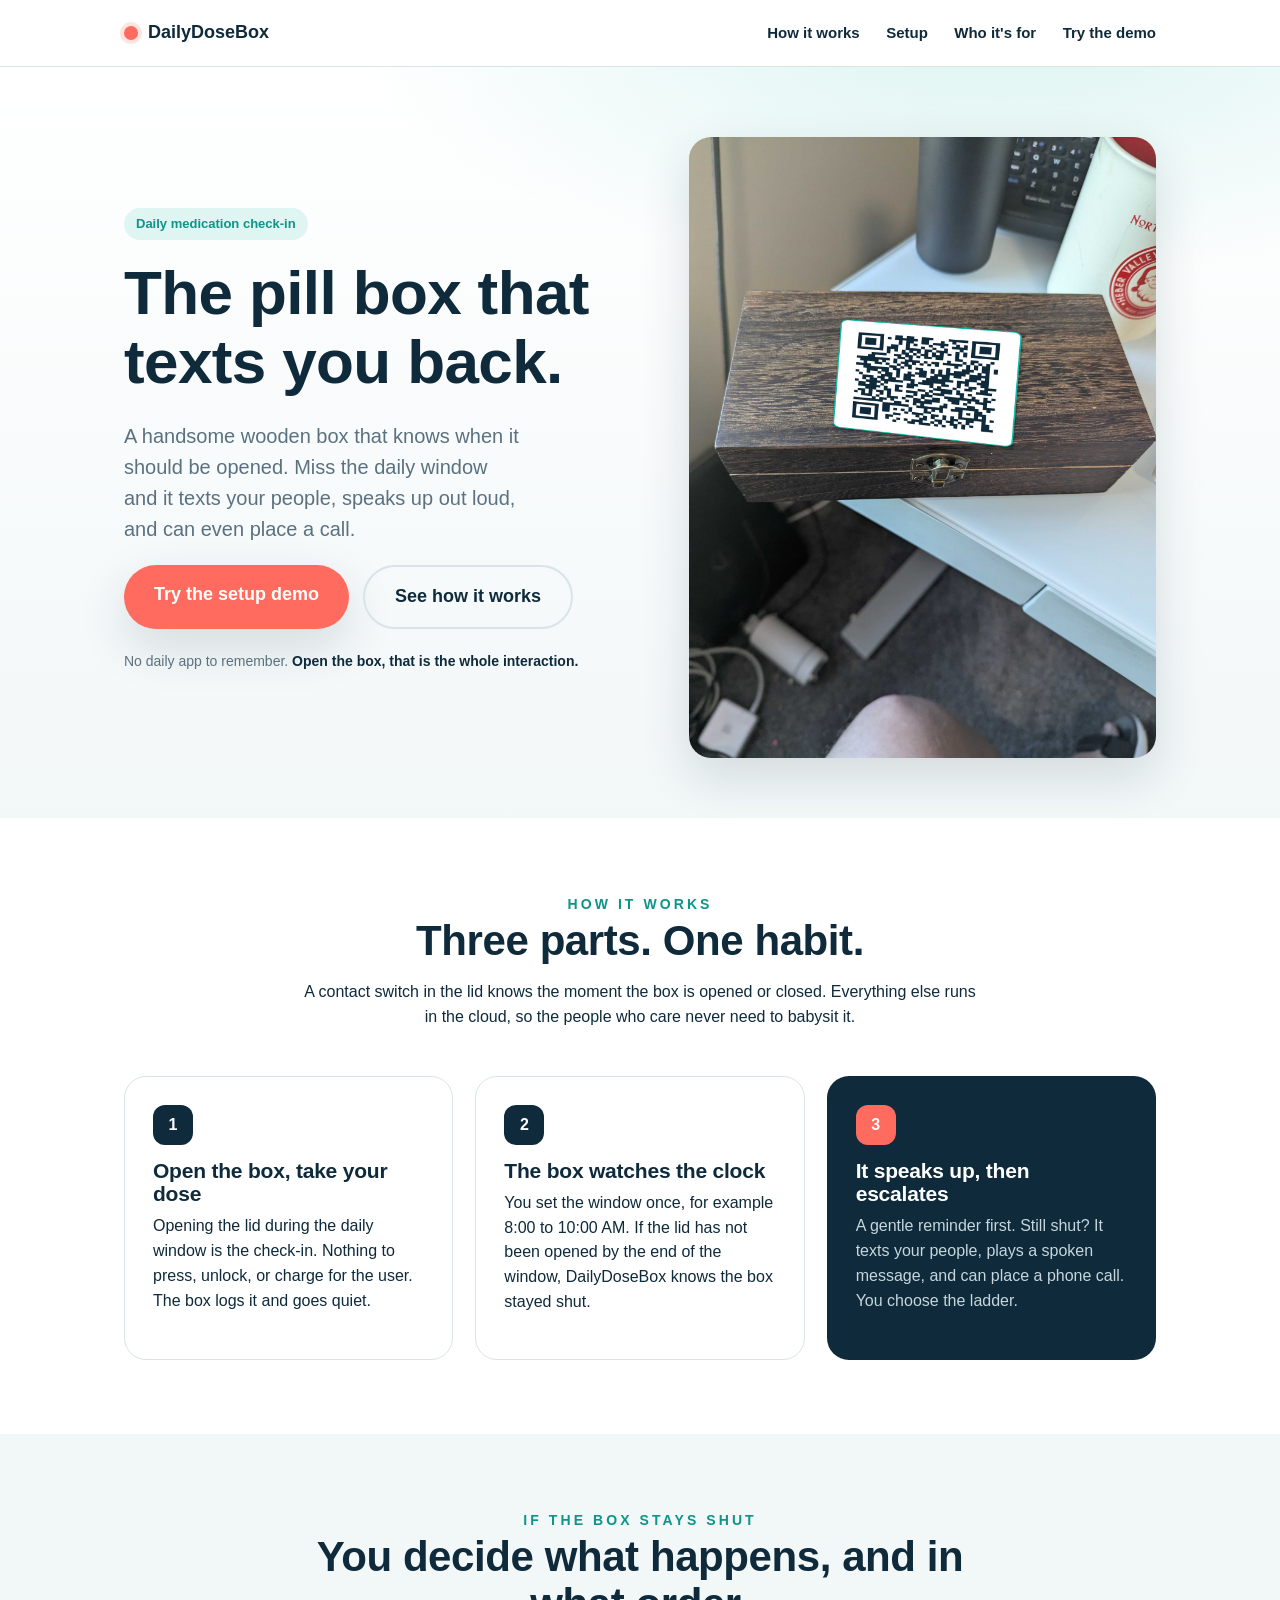
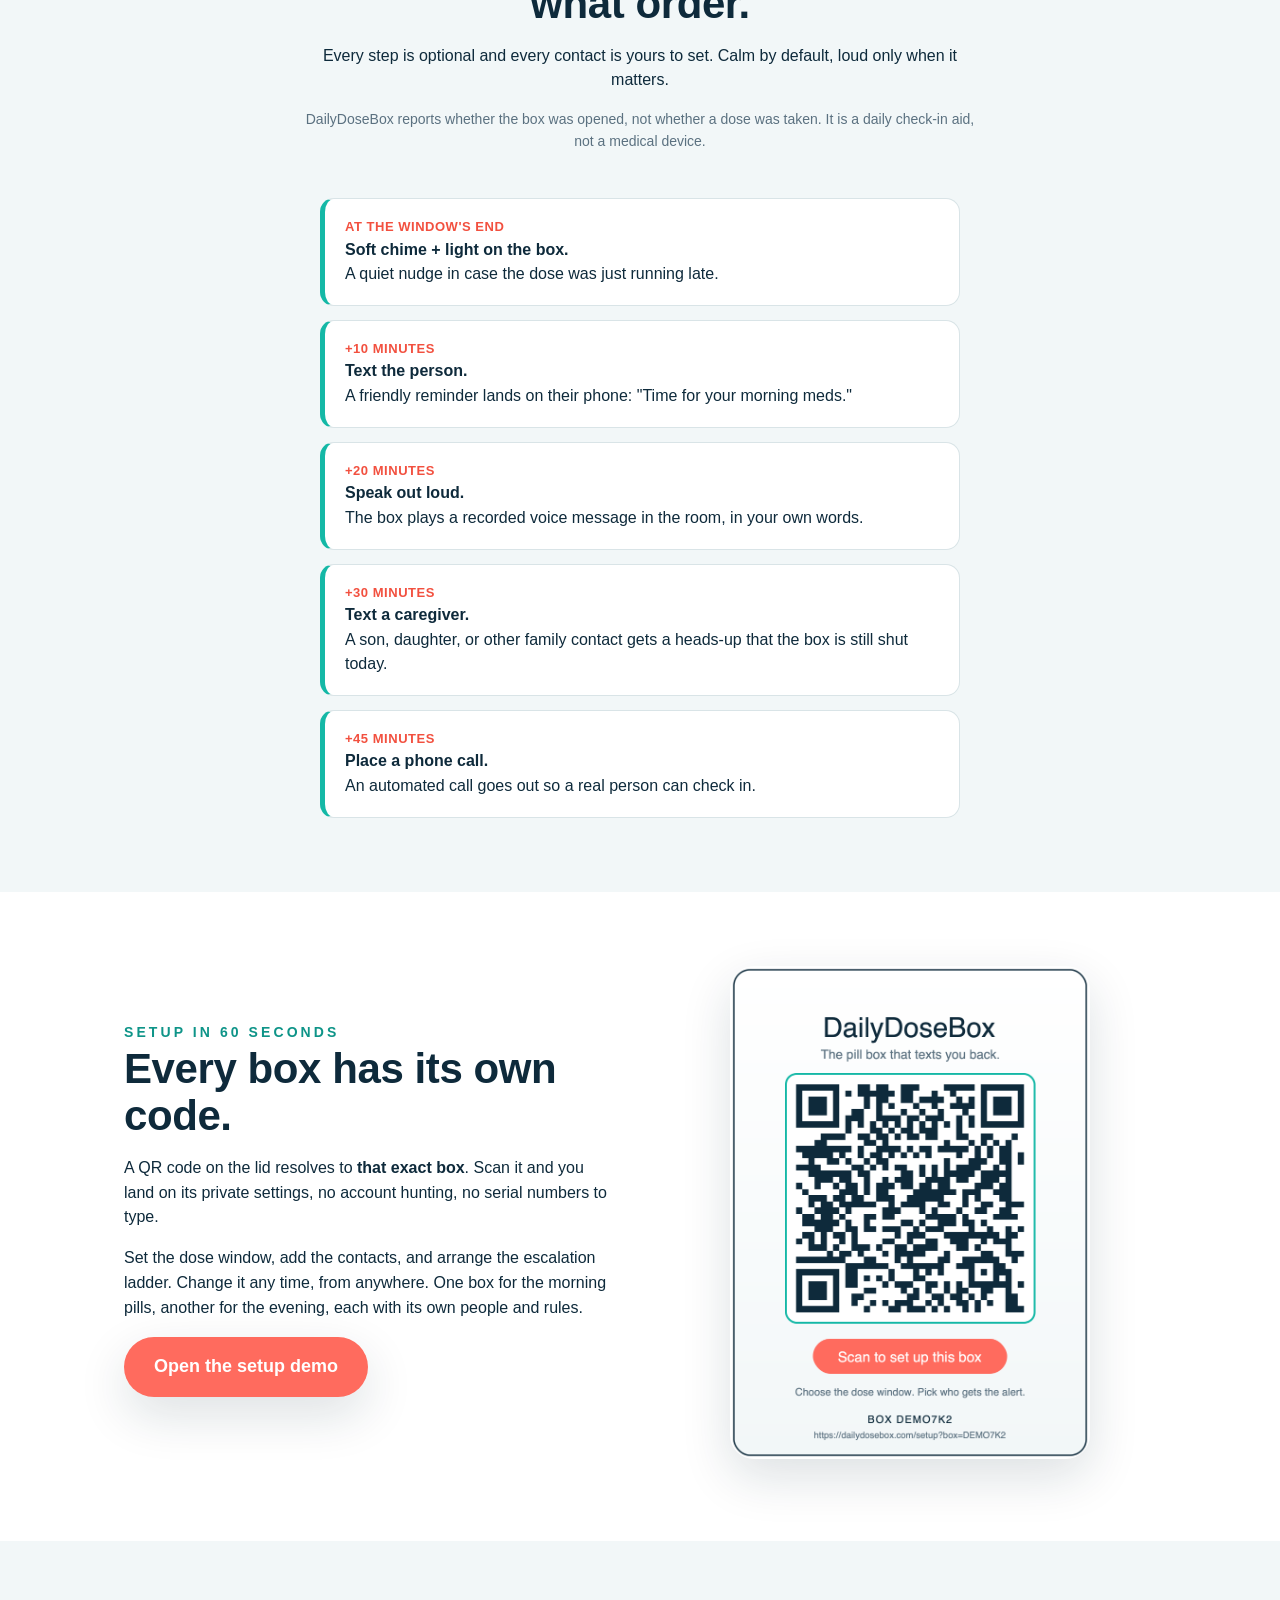
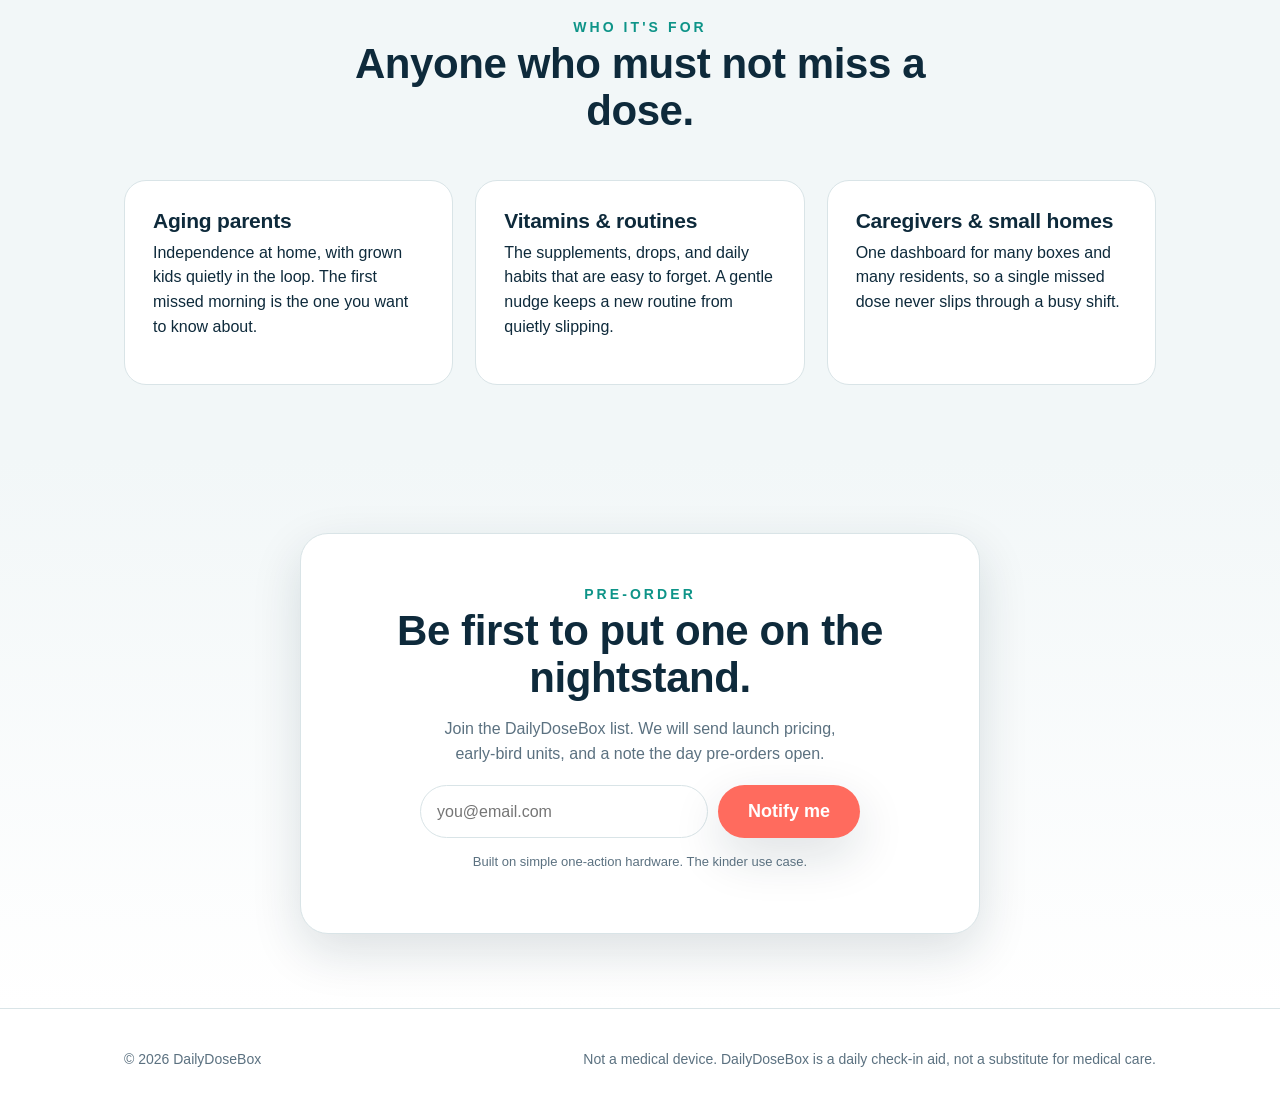
==== public/dailydosebox/index.html @ 5610329e "Add DailyDoseBox product pages under public/dailydosebox (landing plus per-box setup demo)" ====
<!DOCTYPE html>
<html lang="en">
<head>
<meta charset="UTF-8">
<meta name="viewport" content="width=device-width, initial-scale=1.0">
<title>DailyDoseBox — the pill box that texts you back</title>
<meta name="description" content="A handsome wooden pill box that knows when it should be opened. Miss your daily window and it texts your people, speaks up out loud, and can even place a call. Set it up in 60 seconds by scanning the box.">
<style>
  :root{
    --navy:#0E2A3B; --teal:#14B8A6; --teal-d:#0E9488; --coral:#FF6B5E; --coral-d:#F2503F;
    --paper:#fff; --mist:#F2F7F8; --line:#D9E4E7; --ink:#0E2A3B; --muted:#5B7180;
    --shadow:0 18px 50px rgba(14,42,59,.14); --radius:22px;
  }
  *{box-sizing:border-box} html{scroll-behavior:smooth}
  body{margin:0;color:var(--ink);background:var(--paper);font-family:"Inter",-apple-system,BlinkMacSystemFont,"Segoe UI",Helvetica,Arial,sans-serif;line-height:1.55;-webkit-font-smoothing:antialiased}
  .wrap{max-width:1080px;margin:0 auto;padding:0 24px}
  h1,h2,h3{line-height:1.12;margin:0 0 .4em;letter-spacing:-.01em}
  h1{font-size:clamp(34px,5.4vw,62px);font-weight:800}
  h2{font-size:clamp(28px,4vw,42px);font-weight:800}
  h3{font-size:21px;font-weight:700}
  p{margin:0 0 1em} a{color:var(--teal-d);text-decoration:none}
  .eyebrow{font-size:14px;font-weight:700;letter-spacing:.22em;text-transform:uppercase;color:var(--teal-d)}
  .btn{display:inline-block;background:var(--coral);color:#fff;font-weight:700;font-size:18px;padding:16px 30px;border-radius:40px;border:0;cursor:pointer;transition:.15s;box-shadow:var(--shadow)}
  .btn:hover{background:var(--coral-d);transform:translateY(-1px)}
  .btn.ghost{background:transparent;color:var(--navy);box-shadow:none;border:2px solid var(--line)}
  .btn.ghost:hover{border-color:var(--teal)}
  header.bar{position:sticky;top:0;z-index:30;background:rgba(255,255,255,.86);backdrop-filter:blur(10px);border-bottom:1px solid var(--line)}
  .bar .wrap{display:flex;align-items:center;justify-content:space-between;height:66px}
  .brand{display:flex;align-items:center;gap:10px;font-weight:800;font-size:18px;color:var(--navy)}
  .brand .dot{width:14px;height:14px;border-radius:50%;background:var(--coral);box-shadow:0 0 0 4px rgba(255,107,94,.18)}
  nav a{margin-left:22px;color:var(--navy);font-weight:600;font-size:15px}
  nav a:hover{color:var(--teal-d)}
  @media(max-width:680px){nav a:not(.navcta){display:none}}
  .hero{background:radial-gradient(1100px 460px at 78% -8%, rgba(20,184,166,.16), transparent 60%),linear-gradient(180deg,#fff,var(--mist));padding:70px 0 60px}
  .hero-grid{display:grid;grid-template-columns:1.05fr .95fr;gap:48px;align-items:center}
  @media(max-width:860px){.hero-grid{grid-template-columns:1fr;gap:36px}}
  .hero p.lead{font-size:20px;color:var(--muted);max-width:36ch}
  .cta-row{display:flex;gap:14px;flex-wrap:wrap;margin-top:8px}
  .trust{margin-top:22px;font-size:14px;color:var(--muted)} .trust b{color:var(--navy)}
  .badge{display:inline-block;background:rgba(20,184,166,.12);color:var(--teal-d);font-weight:700;font-size:13px;padding:6px 12px;border-radius:30px;margin-bottom:18px}
  section{padding:74px 0}
  .center{text-align:center;max-width:680px;margin:0 auto 46px}
  .grid3{display:grid;grid-template-columns:repeat(3,1fr);gap:22px}
  @media(max-width:820px){.grid3{grid-template-columns:1fr}}
  .card{background:#fff;border:1px solid var(--line);border-radius:var(--radius);padding:28px}
  .card .num{width:40px;height:40px;border-radius:12px;display:grid;place-items:center;background:var(--navy);color:#fff;font-weight:800;margin-bottom:14px}
  .card.alt{background:var(--navy);color:#fff;border-color:transparent}
  .card.alt h3{color:#fff} .card.alt p{color:#C6D6DC}
  .ladder{display:grid;gap:14px;max-width:640px;margin:0 auto}
  .step{display:flex;gap:16px;align-items:flex-start;background:#fff;border:1px solid var(--line);border-left:5px solid var(--teal);border-radius:14px;padding:18px 20px}
  .step .t{font-weight:700} .step .when{font-size:13px;font-weight:700;color:var(--coral-d);letter-spacing:.04em;text-transform:uppercase}
  .split{display:grid;grid-template-columns:1fr 1fr;gap:46px;align-items:center}
  @media(max-width:820px){.split{grid-template-columns:1fr}}
  .qrwrap{display:flex;justify-content:center}
  .qrwrap img{width:100%;max-width:360px;border-radius:24px;box-shadow:var(--shadow)}
  .use{display:grid;grid-template-columns:repeat(3,1fr);gap:22px}
  @media(max-width:820px){.use{grid-template-columns:1fr}}
  .final{background:linear-gradient(180deg,var(--mist),#fff);text-align:center}
  .final .box{background:#fff;border:1px solid var(--line);border-radius:28px;padding:48px 30px;box-shadow:var(--shadow);max-width:680px;margin:0 auto}
  form.wait{display:flex;gap:10px;max-width:440px;margin:18px auto 0;flex-wrap:wrap;justify-content:center}
  form.wait input{flex:1;min-width:220px;padding:15px 16px;border:1px solid var(--line);border-radius:40px;font-size:16px}
  .fine{font-size:13px;color:var(--muted);margin-top:14px}
  footer{padding:40px 0;border-top:1px solid var(--line);color:var(--muted);font-size:14px}
  footer .wrap{display:flex;justify-content:space-between;gap:16px;flex-wrap:wrap}
</style>
</head>
<body>

<header class="bar">
  <div class="wrap">
    <div class="brand"><span class="dot"></span> DailyDoseBox</div>
    <nav>
      <a href="#how">How it works</a>
      <a href="#setup">Setup</a>
      <a href="#who">Who it's for</a>
      <a class="navcta" href="setup.html">Try the demo</a>
    </nav>
  </div>
</header>

<section class="hero">
  <div class="wrap hero-grid">
    <div>
      <span class="badge">Daily medication check-in</span>
      <h1>The pill box that texts you back.</h1>
      <p class="lead">A handsome wooden box that knows when it should be opened. Miss the daily window and it texts your people, speaks up out loud, and can even place a call.</p>
      <div class="cta-row">
        <a class="btn" href="setup.html">Try the setup demo</a>
        <a class="btn ghost" href="#how">See how it works</a>
      </div>
      <p class="trust">No daily app to remember. <b>Open the box, that is the whole interaction.</b></p>
    </div>
    <div>
      <img src="assets/box-qr-composite.jpg" alt="The real DailyDoseBox with its QR code on the lid"
           style="width:100%;border-radius:22px;box-shadow:var(--shadow);display:block">
    </div>
  </div>
</section>

<section id="how">
  <div class="wrap">
    <div class="center">
      <span class="eyebrow">How it works</span>
      <h2>Three parts. One habit.</h2>
      <p>A contact switch in the lid knows the moment the box is opened or closed. Everything else runs in the cloud, so the people who care never need to babysit it.</p>
    </div>
    <div class="grid3">
      <div class="card"><div class="num">1</div><h3>Open the box, take your dose</h3><p>Opening the lid during the daily window is the check-in. Nothing to press, unlock, or charge for the user. The box logs it and goes quiet.</p></div>
      <div class="card"><div class="num">2</div><h3>The box watches the clock</h3><p>You set the window once, for example 8:00 to 10:00 AM. If the lid has not been opened by the end of the window, DailyDoseBox knows the box stayed shut.</p></div>
      <div class="card alt"><div class="num" style="background:var(--coral)">3</div><h3>It speaks up, then escalates</h3><p>A gentle reminder first. Still shut? It texts your people, plays a spoken message, and can place a phone call. You choose the ladder.</p></div>
    </div>
  </div>
</section>

<section style="background:var(--mist)">
  <div class="wrap">
    <div class="center">
      <span class="eyebrow">If the box stays shut</span>
      <h2>You decide what happens, and in what order.</h2>
      <p>Every step is optional and every contact is yours to set. Calm by default, loud only when it matters.</p>
      <p style="font-size:14px;color:var(--muted)">DailyDoseBox reports whether the box was opened, not whether a dose was taken. It is a daily check-in aid, not a medical device.</p>
    </div>
    <div class="ladder">
      <div class="step"><div><div class="when">At the window's end</div><div class="t">Soft chime + light on the box.</div> A quiet nudge in case the dose was just running late.</div></div>
      <div class="step"><div><div class="when">+10 minutes</div><div class="t">Text the person.</div> A friendly reminder lands on their phone: "Time for your morning meds."</div></div>
      <div class="step"><div><div class="when">+20 minutes</div><div class="t">Speak out loud.</div> The box plays a recorded voice message in the room, in your own words.</div></div>
      <div class="step"><div><div class="when">+30 minutes</div><div class="t">Text a caregiver.</div> A son, daughter, or other family contact gets a heads-up that the box is still shut today.</div></div>
      <div class="step"><div><div class="when">+45 minutes</div><div class="t">Place a phone call.</div> An automated call goes out so a real person can check in.</div></div>
    </div>
  </div>
</section>

<section id="setup">
  <div class="wrap split">
    <div>
      <span class="eyebrow">Setup in 60 seconds</span>
      <h2>Every box has its own code.</h2>
      <p>A QR code on the lid resolves to <b>that exact box</b>. Scan it and you land on its private settings, no account hunting, no serial numbers to type.</p>
      <p>Set the dose window, add the contacts, and arrange the escalation ladder. Change it any time, from anywhere. One box for the morning pills, another for the evening, each with its own people and rules.</p>
      <p><a class="btn" href="setup.html">Open the setup demo</a></p>
    </div>
    <div class="qrwrap">
      <a href="setup.html"><img src="assets/qr-card.png" alt="DailyDoseBox QR card that resolves to a specific box's setup page"></a>
    </div>
  </div>
</section>

<section id="who" style="background:var(--mist)">
  <div class="wrap">
    <div class="center"><span class="eyebrow">Who it's for</span><h2>Anyone who must not miss a dose.</h2></div>
    <div class="use">
      <div class="card"><h3>Aging parents</h3><p>Independence at home, with grown kids quietly in the loop. The first missed morning is the one you want to know about.</p></div>
      <div class="card"><h3>Vitamins &amp; routines</h3><p>The supplements, drops, and daily habits that are easy to forget. A gentle nudge keeps a new routine from quietly slipping.</p></div>
      <div class="card"><h3>Caregivers &amp; small homes</h3><p>One dashboard for many boxes and many residents, so a single missed dose never slips through a busy shift.</p></div>
    </div>
  </div>
</section>

<section class="final" id="order">
  <div class="wrap">
    <div class="box">
      <span class="eyebrow">Pre-order</span>
      <h2>Be first to put one on the nightstand.</h2>
      <p style="color:var(--muted);max-width:46ch;margin:0 auto 6px">Join the DailyDoseBox list. We will send launch pricing, early-bird units, and a note the day pre-orders open.</p>
      <form class="wait" onsubmit="event.preventDefault(); this.querySelector('input').value=''; this.nextElementSibling.style.display='block';">
        <input type="email" required placeholder="you@email.com" aria-label="Email address">
        <button class="btn" type="submit">Notify me</button>
      </form>
      <p class="fine" style="display:none;color:var(--teal-d);font-weight:700">Thanks, you are on the list.</p>
      <p class="fine">Built on simple one-action hardware. The kinder use case.</p>
    </div>
  </div>
</section>

<footer>
  <div class="wrap">
    <div>© 2026 DailyDoseBox</div>
    <div>Not a medical device. DailyDoseBox is a daily check-in aid, not a substitute for medical care.</div>
  </div>
</footer>

</body>
</html>
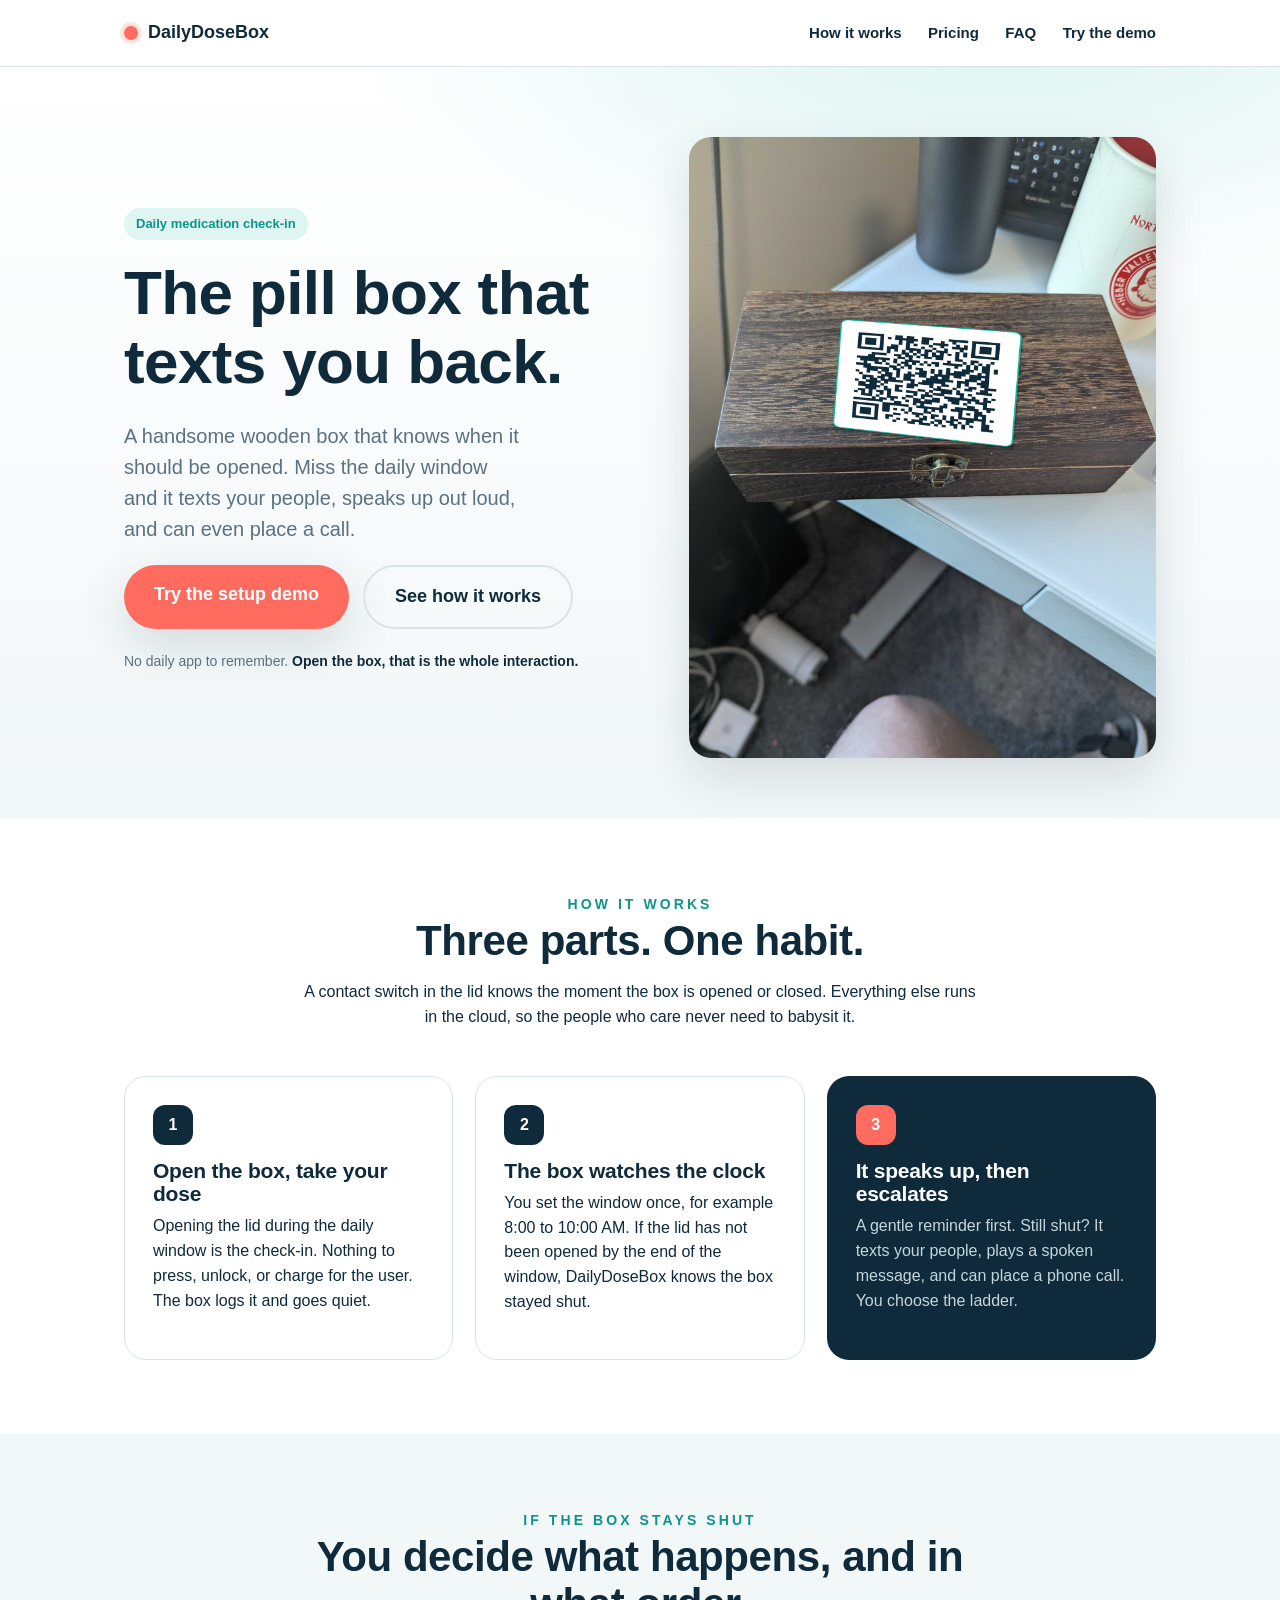
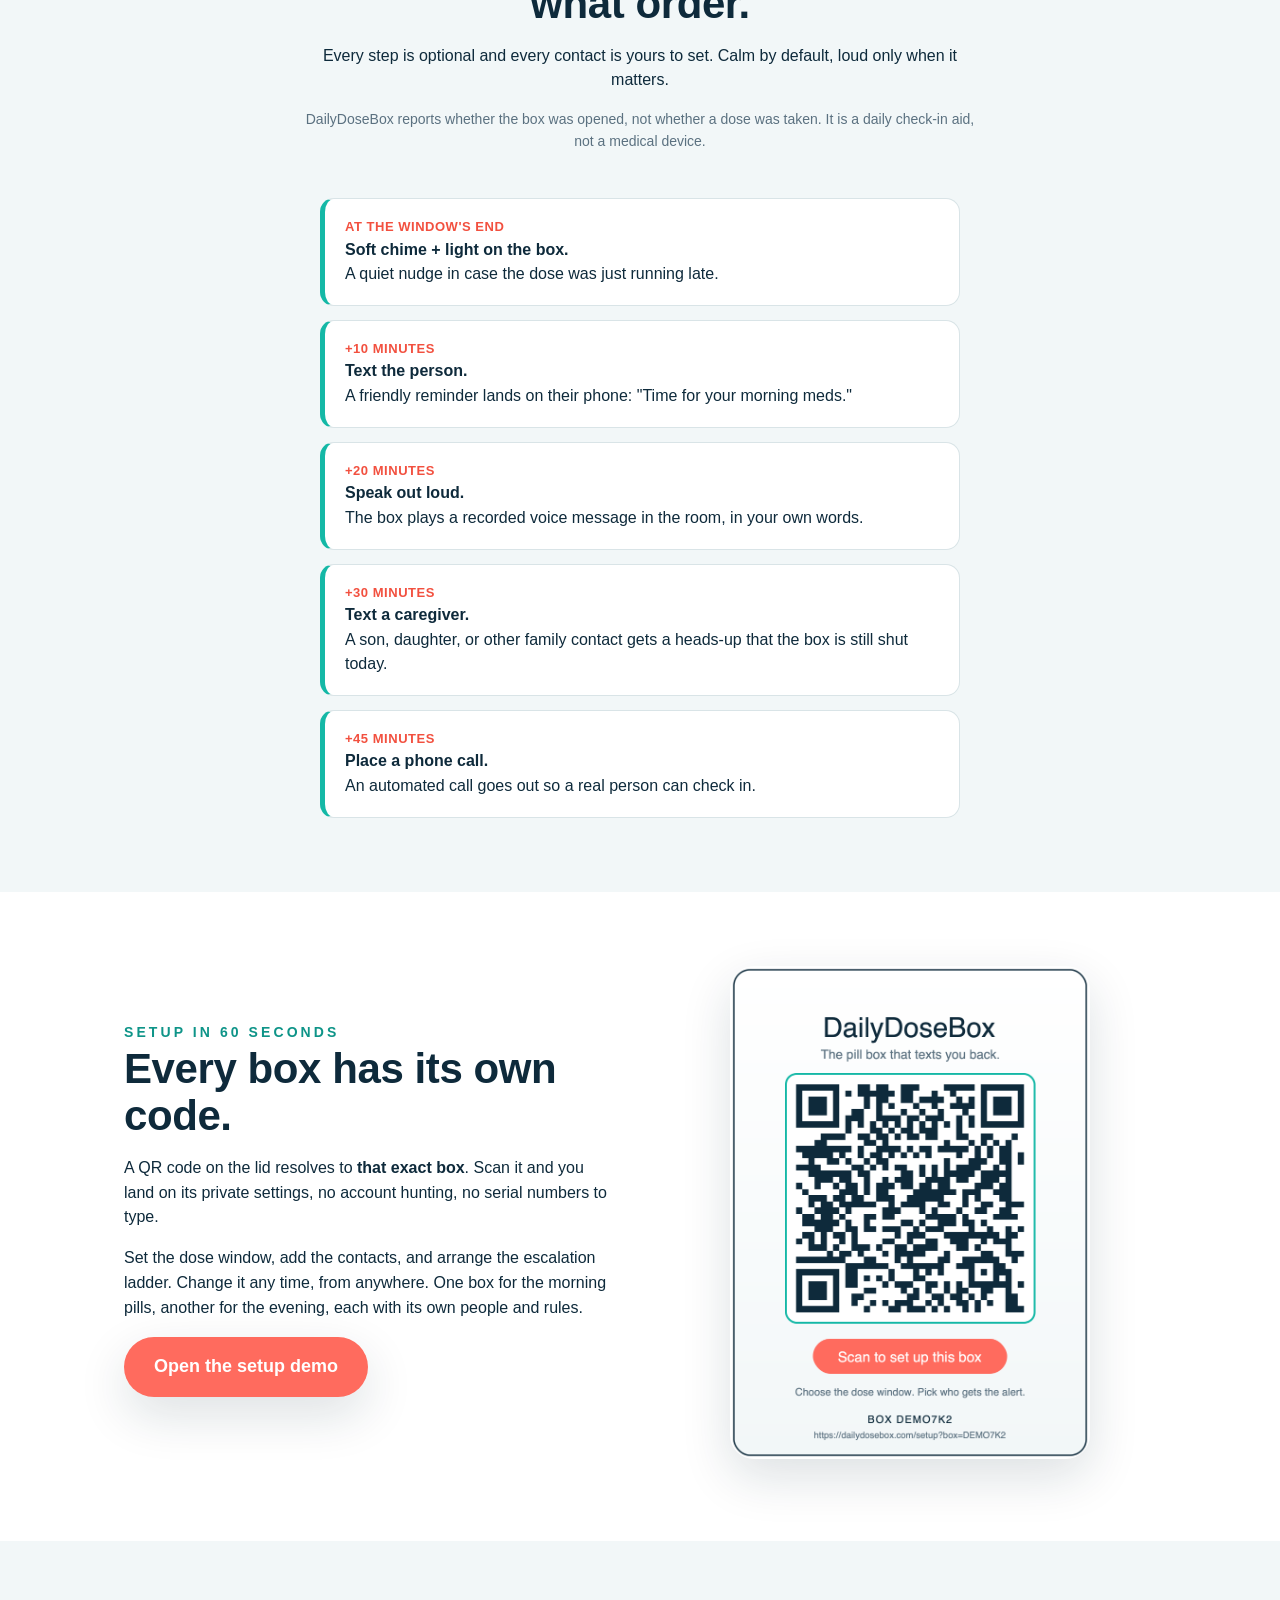
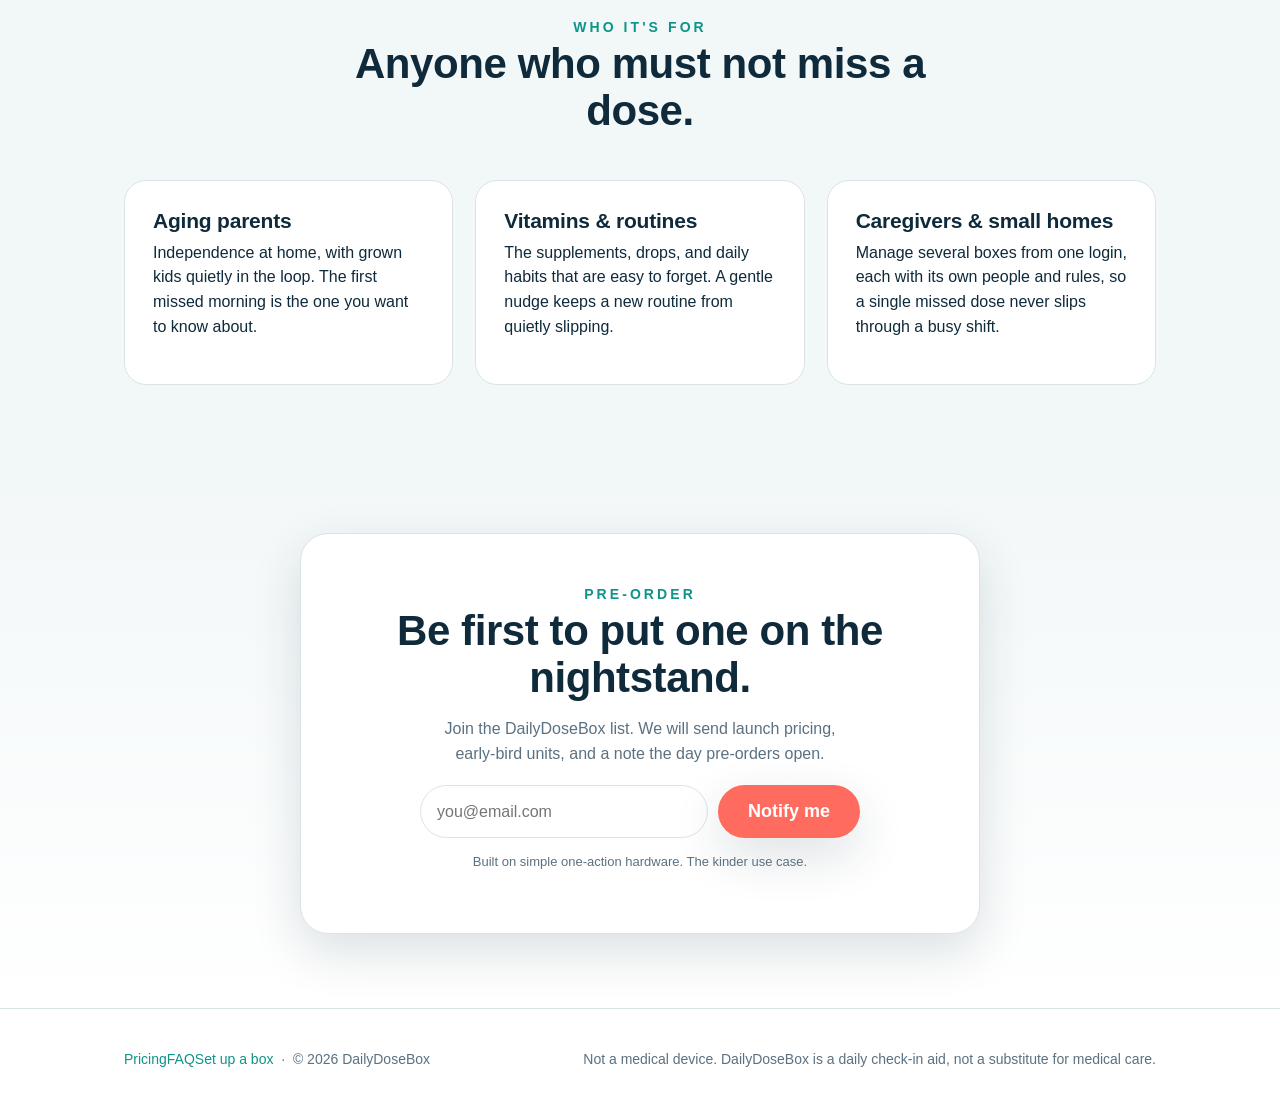
==== commit 25db5ae0: "DailyDoseBox: add pricing, FAQ, 3-word demo entry, brand assets, team docs" ====
--- a/public/dailydosebox/index.html
+++ b/public/dailydosebox/index.html
@@ -3,8 +3,12 @@
 <head>
 <meta charset="UTF-8">
 <meta name="viewport" content="width=device-width, initial-scale=1.0">
-<title>DailyDoseBox — the pill box that texts you back</title>
-<meta name="description" content="A handsome wooden pill box that knows when it should be opened. Miss your daily window and it texts your people, speaks up out loud, and can even place a call. Set it up in 60 seconds by scanning the box.">
+<title>DailyDoseBox | The Wooden Pill Box That Texts You Back</title>
+<meta name="description" content="A handsome wooden pill box that knows when it should be opened. Miss the daily window and it chimes, texts your people, and can even call. No app, no subscription, 3-word setup.">
+<meta property="og:title" content="The pill box that texts you back">
+<meta property="og:description" content="Peace of mind for caring for an aging parent. Open the lid to check in. If the box stays shut, DailyDoseBox escalates: chime, text, voice, caregiver text, call.">
+<meta property="og:type" content="website">
+<meta property="og:image" content="assets/box-qr-composite.jpg">
 <style>
   :root{
     --navy:#0E2A3B; --teal:#14B8A6; --teal-d:#0E9488; --coral:#FF6B5E; --coral-d:#F2503F;
@@ -71,9 +75,9 @@
     <div class="brand"><span class="dot"></span> DailyDoseBox</div>
     <nav>
       <a href="#how">How it works</a>
-      <a href="#setup">Setup</a>
-      <a href="#who">Who it's for</a>
-      <a class="navcta" href="setup.html">Try the demo</a>
+      <a href="/pricing.html">Pricing</a>
+      <a href="/faq.html">FAQ</a>
+      <a class="navcta" href="/demo.html">Try the demo</a>
     </nav>
   </div>
 </header>
@@ -85,7 +89,7 @@
       <h1>The pill box that texts you back.</h1>
       <p class="lead">A handsome wooden box that knows when it should be opened. Miss the daily window and it texts your people, speaks up out loud, and can even place a call.</p>
       <div class="cta-row">
-        <a class="btn" href="setup.html">Try the setup demo</a>
+        <a class="btn" href="/demo.html">Try the setup demo</a>
         <a class="btn ghost" href="#how">See how it works</a>
       </div>
       <p class="trust">No daily app to remember. <b>Open the box, that is the whole interaction.</b></p>
@@ -137,10 +141,10 @@
       <h2>Every box has its own code.</h2>
       <p>A QR code on the lid resolves to <b>that exact box</b>. Scan it and you land on its private settings, no account hunting, no serial numbers to type.</p>
       <p>Set the dose window, add the contacts, and arrange the escalation ladder. Change it any time, from anywhere. One box for the morning pills, another for the evening, each with its own people and rules.</p>
-      <p><a class="btn" href="setup.html">Open the setup demo</a></p>
+      <p><a class="btn" href="/demo.html">Open the setup demo</a></p>
     </div>
     <div class="qrwrap">
-      <a href="setup.html"><img src="assets/qr-card.png" alt="DailyDoseBox QR card that resolves to a specific box's setup page"></a>
+      <a href="/demo.html"><img src="assets/qr-card.png" alt="DailyDoseBox QR card that resolves to a specific box's setup page"></a>
     </div>
   </div>
 </section>
@@ -151,7 +155,7 @@
     <div class="use">
       <div class="card"><h3>Aging parents</h3><p>Independence at home, with grown kids quietly in the loop. The first missed morning is the one you want to know about.</p></div>
       <div class="card"><h3>Vitamins &amp; routines</h3><p>The supplements, drops, and daily habits that are easy to forget. A gentle nudge keeps a new routine from quietly slipping.</p></div>
-      <div class="card"><h3>Caregivers &amp; small homes</h3><p>One dashboard for many boxes and many residents, so a single missed dose never slips through a busy shift.</p></div>
+      <div class="card"><h3>Caregivers &amp; small homes</h3><p>Manage several boxes from one login, each with its own people and rules, so a single missed dose never slips through a busy shift.</p></div>
     </div>
   </div>
 </section>
@@ -162,11 +166,24 @@
       <span class="eyebrow">Pre-order</span>
       <h2>Be first to put one on the nightstand.</h2>
       <p style="color:var(--muted);max-width:46ch;margin:0 auto 6px">Join the DailyDoseBox list. We will send launch pricing, early-bird units, and a note the day pre-orders open.</p>
-      <form class="wait" onsubmit="event.preventDefault(); this.querySelector('input').value=''; this.nextElementSibling.style.display='block';">
+      <form class="wait" id="waitForm">
         <input type="email" required placeholder="you@email.com" aria-label="Email address">
         <button class="btn" type="submit">Notify me</button>
       </form>
-      <p class="fine" style="display:none;color:var(--teal-d);font-weight:700">Thanks, you are on the list.</p>
+      <p class="fine" id="waitMsg" style="display:none;color:var(--teal-d);font-weight:700">Thanks, you are on the list.</p>
+      <script>
+        document.getElementById('waitForm').addEventListener('submit', async function(e){
+          e.preventDefault();
+          var input = this.querySelector('input'), msg = document.getElementById('waitMsg');
+          var email = input.value.trim();
+          try{
+            var r = await fetch('/api/waitlist', {method:'POST', headers:{'content-type':'application/json'}, body:JSON.stringify({email:email})});
+            if(r.ok){ input.value=''; msg.textContent='Thanks, you are on the list.'; msg.style.color='var(--teal-d)'; }
+            else { msg.textContent='That email did not look right. Try again?'; msg.style.color='var(--coral-d)'; }
+          }catch(err){ msg.textContent='Something went wrong. Please try again.'; msg.style.color='var(--coral-d)'; }
+          msg.style.display='block';
+        });
+      </script>
       <p class="fine">Built on simple one-action hardware. The kinder use case.</p>
     </div>
   </div>
@@ -174,7 +191,7 @@
 
 <footer>
   <div class="wrap">
-    <div>© 2026 DailyDoseBox</div>
+    <div><a href="/pricing.html">Pricing</a><a href="/faq.html">FAQ</a><a href="/demo.html">Set up a box</a> &nbsp;·&nbsp; © 2026 DailyDoseBox</div>
     <div>Not a medical device. DailyDoseBox is a daily check-in aid, not a substitute for medical care.</div>
   </div>
 </footer>
